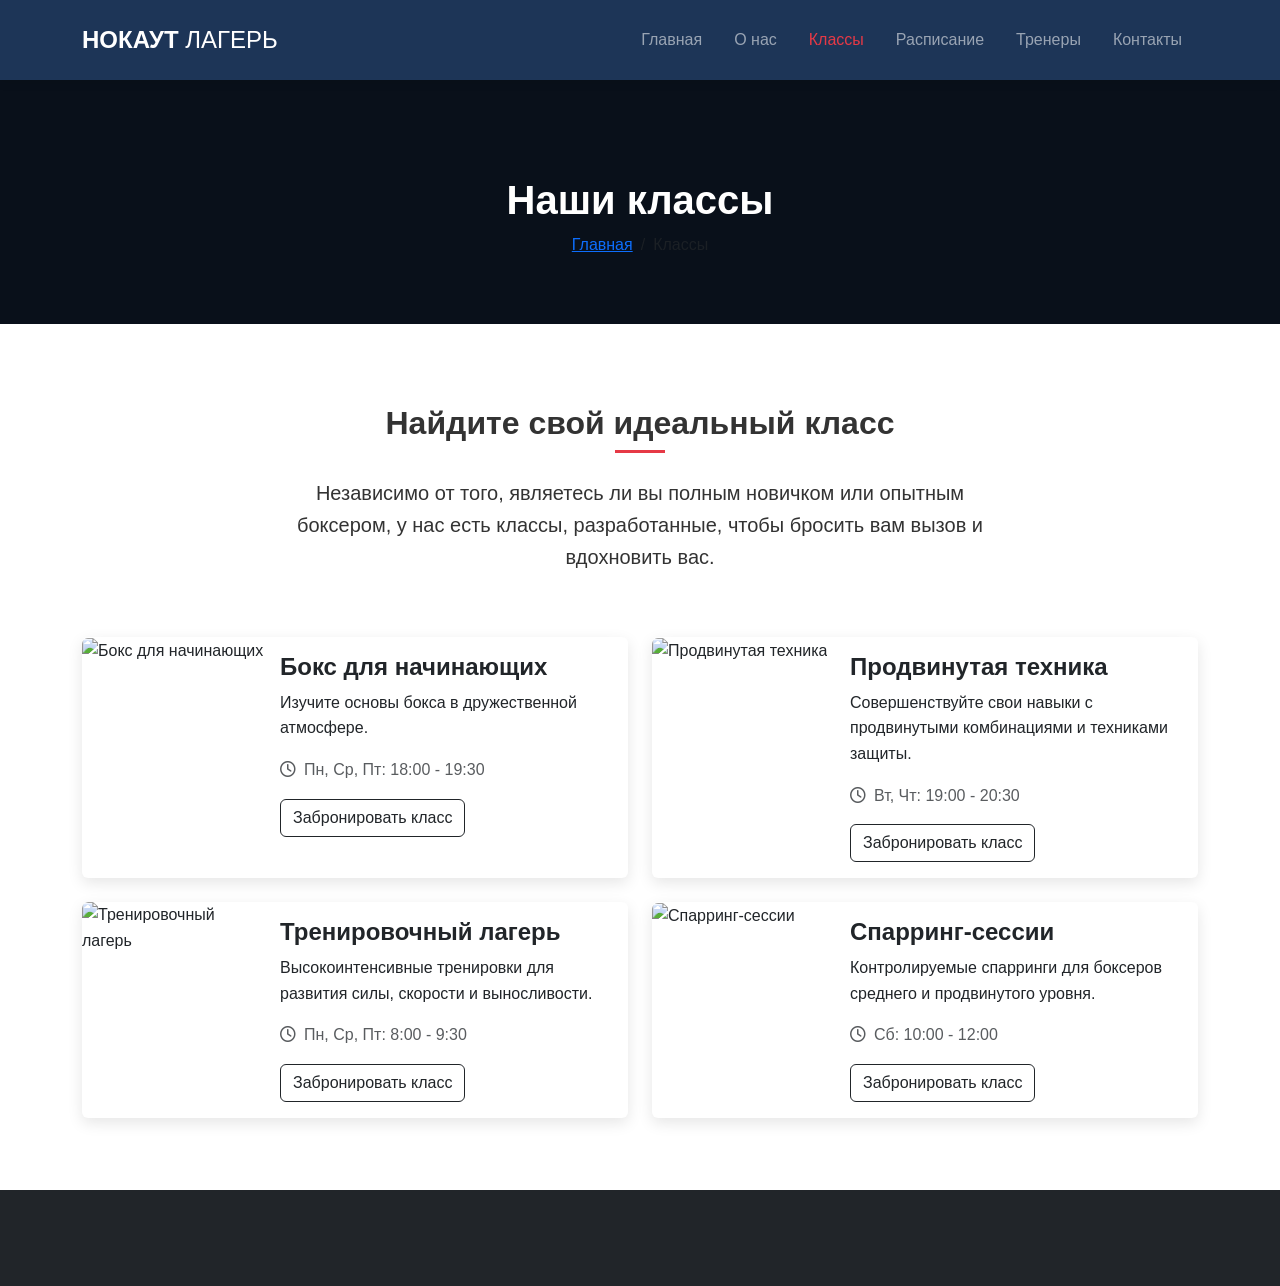
==== classes.html @ 1e2de37a "added contacts" ====
<!DOCTYPE html>
<html lang="ru">
<head>
    <meta charset="UTF-8">
    <meta name="viewport" content="width=device-width, initial-scale=1.0">
    <title>Наши классы - Нокаут Лагерь</title>
    <link href="https://cdn.jsdelivr.net/npm/bootstrap@5.3.0/dist/css/bootstrap.min.css" rel="stylesheet">
    <link rel="stylesheet" href="https://cdnjs.cloudflare.com/ajax/libs/font-awesome/6.0.0/css/all.min.css">
    <link rel="stylesheet" href="css/style.css">
</head>
<body>
    <!-- Навигация -->
    <nav class="navbar navbar-expand-lg navbar-dark fixed-top">
        <div class="container">
            <a class="navbar-brand" href="index.html">
                <span class="fw-bold">НОКАУТ</span> ЛАГЕРЬ
            </a>
            <button class="navbar-toggler" type="button" data-bs-toggle="collapse" data-bs-target="#navbarNav">
                <span class="navbar-toggler-icon"></span>
            </button>
            <div class="collapse navbar-collapse" id="navbarNav">
                <ul class="navbar-nav ms-auto">
                    <li class="nav-item">
                        <a class="nav-link" href="index.html">Главная</a>
                    </li>
                    <li class="nav-item">
                        <a class="nav-link" href="about.html">О нас</a>
                    </li>
                    <li class="nav-item">
                        <a class="nav-link active" href="classes.html">Классы</a>
                    </li>
                    <li class="nav-item">
                        <a class="nav-link" href="schedule.html">Расписание</a>
                    </li>
                    <li class="nav-item">
                        <a class="nav-link" href="trainers.html">Тренеры</a>
                    </li>
                    <li class="nav-item">
                        <a class="nav-link" href="contact.html">Контакты</a>
                    </li>
                </ul>
            </div>
        </div>
    </nav>

    <!-- Заголовок страницы -->
    <section class="page-header">
        <div class="container">
            <div class="row">
                <div class="col-12 text-center">
                    <h1>Наши классы</h1>
                    <nav aria-label="breadcrumb">
                        <ol class="breadcrumb justify-content-center">
                            <li class="breadcrumb-item"><a href="index.html">Главная</a></li>
                            <li class="breadcrumb-item active" aria-current="page">Классы</li>
                        </ol>
                    </nav>
                </div>
            </div>
        </div>
    </section>

    <!-- Секция классов -->
    <section class="py-5">
        <div class="container">
            <div class="row mb-5">
                <div class="col-lg-8 mx-auto text-center">
                    <h2 class="section-title">Найдите свой идеальный класс</h2>
                    <p class="lead">Независимо от того, являетесь ли вы полным новичком или опытным боксером, у нас есть классы, разработанные, чтобы бросить вам вызов и вдохновить вас.</p>
                </div>
            </div>
            
            <div class="row">
                <!-- Класс 1 -->
                <div class="col-md-6 mb-4">
                    <div class="card class-card h-100">
                        <div class="row g-0">
                            <div class="col-md-4">
                                <img src="img/boxing-class.jpg" class="img-fluid rounded-start h-100 object-fit-cover" alt="Бокс для начинающих">
                            </div>
                            <div class="col-md-8">
                                <div class="card-body">
                                    <h4 class="card-title">Бокс для начинающих</h4>
                                    <p class="card-text">Изучите основы бокса в дружественной атмосфере.</p>
                                    <p class="text-muted"><i class="far fa-clock me-2"></i>Пн, Ср, Пт: 18:00 - 19:30</p>
                                    <a href="schedule.html" class="btn btn-outline-dark">Забронировать класс</a>
                                </div>
                            </div>
                        </div>
                    </div>
                </div>
                
                <!-- Класс 2 -->
                <div class="col-md-6 mb-4">
                    <div class="card class-card h-100">
                        <div class="row g-0">
                            <div class="col-md-4">
                                <img src="img/boxing-class.jpg" class="img-fluid rounded-start h-100 object-fit-cover" alt="Продвинутая техника">
                            </div>
                            <div class="col-md-8">
                                <div class="card-body">
                                    <h4 class="card-title">Продвинутая техника</h4>
                                    <p class="card-text">Совершенствуйте свои навыки с продвинутыми комбинациями и техниками защиты.</p>
                                    <p class="text-muted"><i class="far fa-clock me-2"></i>Вт, Чт: 19:00 - 20:30</p>
                                    <a href="schedule.html" class="btn btn-outline-dark">Забронировать класс</a>
                                </div>
                            </div>
                        </div>
                    </div>
                </div>
                
                <!-- Класс 3 -->
                <div class="col-md-6 mb-4">
                    <div class="card class-card h-100">
                        <div class="row g-0">
                            <div class="col-md-4">
                                <img src="img/boxing-class.jpg" class="img-fluid rounded-start h-100 object-fit-cover" alt="Тренировочный лагерь">
                            </div>
                            <div class="col-md-8">
                                <div class="card-body">
                                    <h4 class="card-title">Тренировочный лагерь</h4>
                                    <p class="card-text">Высокоинтенсивные тренировки для развития силы, скорости и выносливости.</p>
                                    <p class="text-muted"><i class="far fa-clock me-2"></i>Пн, Ср, Пт: 8:00 - 9:30</p>
                                    <a href="schedule.html" class="btn btn-outline-dark">Забронировать класс</a>
                                </div>
                            </div>
                        </div>
                    </div>
                </div>
                
                <!-- Класс 4 -->
                <div class="col-md-6 mb-4">
                    <div class="card class-card h-100">
                        <div class="row g-0">
                            <div class="col-md-4">
                                <img src="img/boxing-class.jpg" class="img-fluid rounded-start h-100 object-fit-cover" alt="Спарринг-сессии">
                            </div>
                            <div class="col-md-8">
                                <div class="card-body">
                                    <h4 class="card-title">Спарринг-сессии</h4>
                                    <p class="card-text">Контролируемые спарринги для боксеров среднего и продвинутого уровня.</p>
                                    <p class="text-muted"><i class="far fa-clock me-2"></i>Сб: 10:00 - 12:00</p>
                                    <a href="schedule.html" class="btn btn-outline-dark">Забронировать класс</a>
                                </div>
                            </div>
                        </div>
                    </div>
                </div>
            </div>
        </div>
    </section>

    <!-- Остальной контент... -->

    <!-- Подвал -->
    <footer class="bg-dark text-white py-5">
        <!-- Содержимое подвала... -->
    </footer>

    <script src="https://cdn.jsdelivr.net/npm/bootstrap@5.3.0/dist/js/bootstrap.bundle.min.js"></script>
    <script src="js/main.js"></script>
</body>
</html>
---- css/style.css ----
/* Global Styles */
:root {
    --primary-color: #e63946;
    --dark-color: #1d3557;
    --light-color: #f1faee;
    --secondary-color: #457b9d;
    --tertiary-color: #a8dadc;
}

body {
    font-family: 'Roboto', sans-serif;
    color: #333;
    line-height: 1.6;
    padding-top: 76px; /* For fixed navbar */
}

h1, h2, h3, h4, h5, h6 {
    font-weight: 700;
}

.section-title {
    position: relative;
    margin-bottom: 1.5rem;
    font-weight: 700;
}

.section-title::after {
    content: '';
    display: block;
    width: 50px;
    height: 3px;
    background-color: var(--primary-color);
    margin: 0.5rem auto 0;
}

/* Navbar */
.navbar {
    background-color: var(--dark-color);
    box-shadow: 0 2px 10px rgba(0, 0, 0, 0.1);
    transition: all 0.3s ease;
}

.navbar-brand {
    font-size: 1.5rem;
}

.nav-link {
    font-weight: 500;
    padding: 0.5rem 1rem !important;
    transition: all 0.3s ease;
}

.nav-link:hover, .nav-link.active {
    color: var(--primary-color) !important;
}

/* Hero Section - только градиент */
.hero {
    height: 100vh;
    min-height: 600px;
    background: linear-gradient(135deg, #1d3557 0%, #457b9d 100%);
    position: relative;
    color: white;
}

/* Удалить класс no-image, так как он больше не нужен */
.hero-overlay {
    position: absolute;
    top: 0;
    left: 0;
    width: 100%;
    height: 100%;
    background-color: rgba(0, 0, 0, 0.5); /* Уменьшил непрозрачность для лучшей видимости */
}

/* Feature Boxes */
.feature-box {
    padding: 2rem;
    transition: all 0.3s ease;
    height: 100%;
}

.feature-box:hover {
    transform: translateY(-10px);
}

.feature-icon {
    font-size: 3rem;
    margin-bottom: 1.5rem;
    color: var(--primary-color);
}

/* Class Cards */
.class-card {
    transition: all 0.3s ease;
    border: none;
    box-shadow: 0 5px 15px rgba(0, 0, 0, 0.1);
    overflow: hidden;
}

.class-card:hover {
    transform: translateY(-10px);
    box-shadow: 0 15px 30px rgba(0, 0, 0, 0.2);
}

.class-card img {
    height: 200px;
    object-fit: cover;
    transition: all 0.5s ease;
}

.class-card:hover img {
    transform: scale(1.1);
}

/* Testimonials */
.testimonials {
    background-color: var(--dark-color);
}

.testimonial-card {
    background-color: rgba(255, 255, 255, 0.1);
    border-radius: 10px;
    padding: 2rem;
    height: 100%;
}

.testimonial-content {
    margin-bottom: 1.5rem;
    font-style: italic;
}

.testimonial-author img {
    width: 50px;
    height: 50px;
    object-fit: cover;
}

/* Trainer Cards */
.trainer-card {
    border: none;
    box-shadow: 0 5px 15px rgba(0, 0, 0, 0.1);
    transition: all 0.3s ease;
}

.trainer-card:hover {
    transform: translateY(-10px);
    box-shadow: 0 15px 30px rgba(0, 0, 0, 0.2);
}

/* CTA Section - только градиент */
.cta {
    background: linear-gradient(135deg, #e63946 0%, #1d3557 100%);
    color: white;
    padding: 80px 0;
}

/* Page Header */
.page-header {
    background: linear-gradient(rgba(0, 0, 0, 0.7), rgba(0, 0, 0, 0.7)), #1d3557;
    color: white;
    padding: 100px 0 50px;
    margin-bottom: 2rem;
}

/* Facility Cards */
.facility-card {
    position: relative;
    overflow: hidden;
    border-radius: 10px;
    margin-bottom: 1.5rem;
}

.facility-card img {
    transition: all 0.5s ease;
}

.facility-overlay {
    position: absolute;
    bottom: 0;
    left: 0;
    right: 0;
    background-color: rgba(0, 0, 0, 0.7);
    color: white;
    padding: 1rem;
    transform: translateY(100%);
    transition: all 0.3s ease;
}

.facility-card:hover img {
    transform: scale(1.1);
}

.facility-card:hover .facility-overlay {
    transform: translateY(0);
}

/* Value Cards */
.value-card {
    padding: 1.5rem;
    height: 100%;
}

.value-icon {
    font-size: 2.5rem;
    margin-bottom: 1rem;
    color: var(--primary-color);
}

/* Schedule Table */
.schedule-table th {
    background-color: var(--dark-color);
    color: white;
}

.schedule-table .class-time {
    background-color: var(--primary-color);
    color: white;
    font-weight: 700;
}

/* Social Icons */
.social-icons a {
    color: white;
    font-size: 1.2rem;
    transition: all 0.3s ease;
}

.social-icons a:hover {
    color: var(--primary-color);
}

/* Footer */
footer {
    background-color: var(--dark-color);
}

/* Responsive */
@media (max-width: 768px) {
    .hero {
        height: 70vh;
    }
}
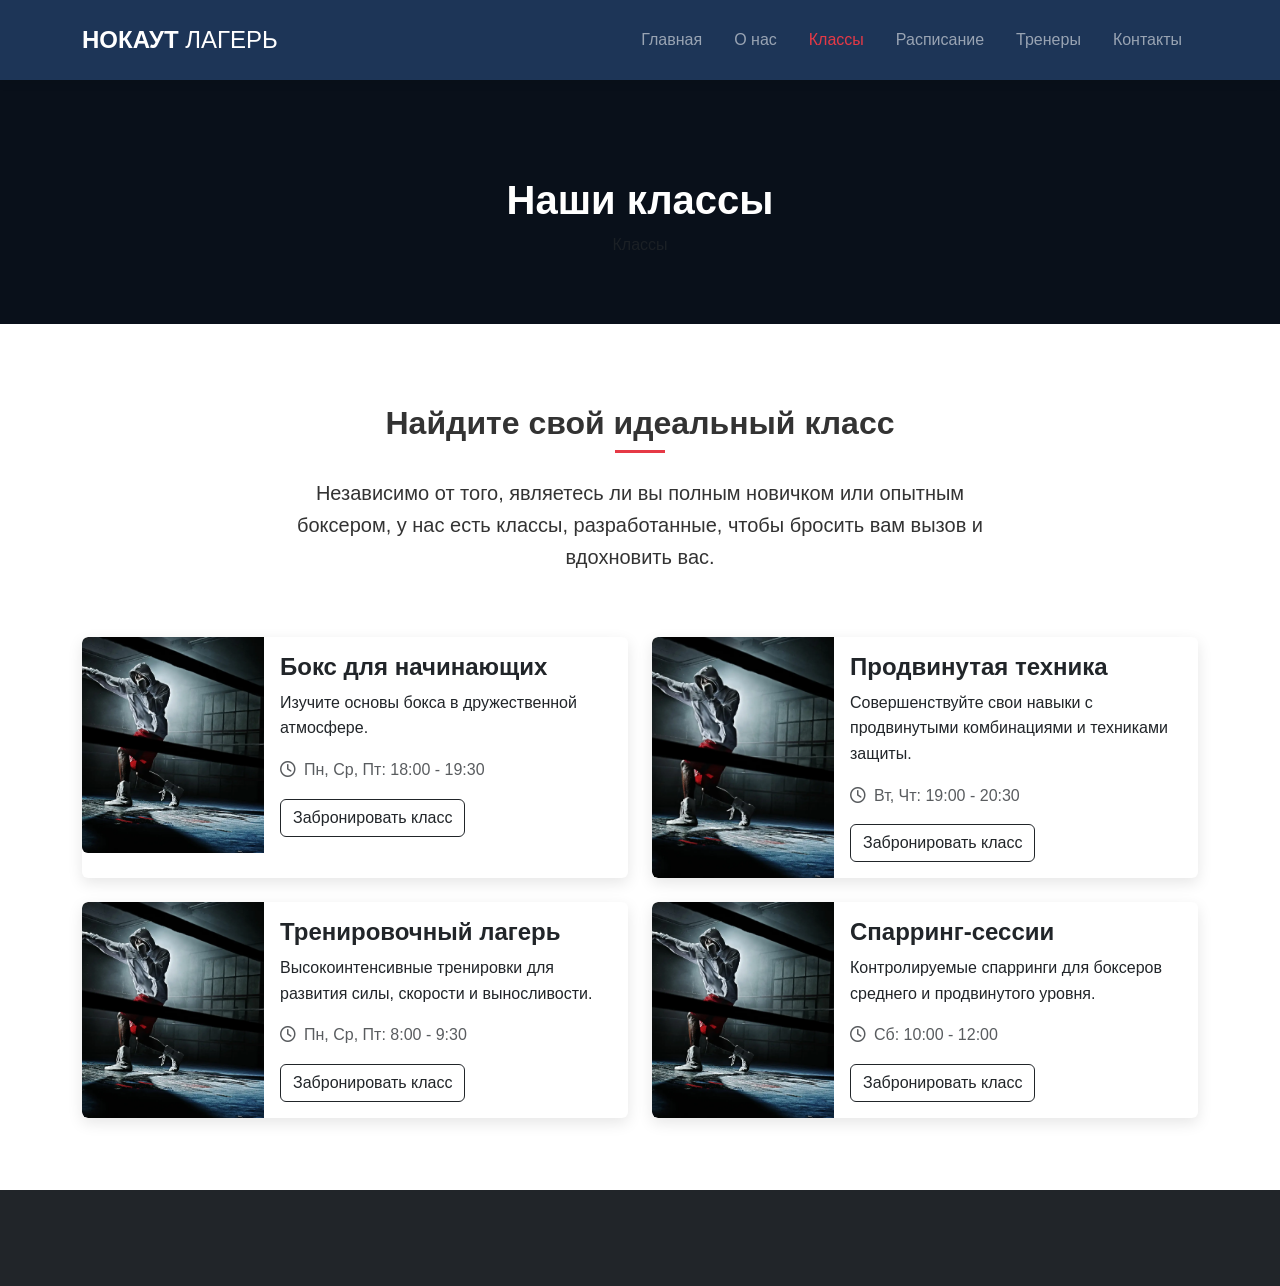
==== commit 190fa96e: "fixed small bugs" ====
--- a/classes.html
+++ b/classes.html
@@ -51,7 +51,6 @@
                     <h1>Наши классы</h1>
                     <nav aria-label="breadcrumb">
                         <ol class="breadcrumb justify-content-center">
-                            <li class="breadcrumb-item"><a href="index.html">Главная</a></li>
                             <li class="breadcrumb-item active" aria-current="page">Классы</li>
                         </ol>
                     </nav>
